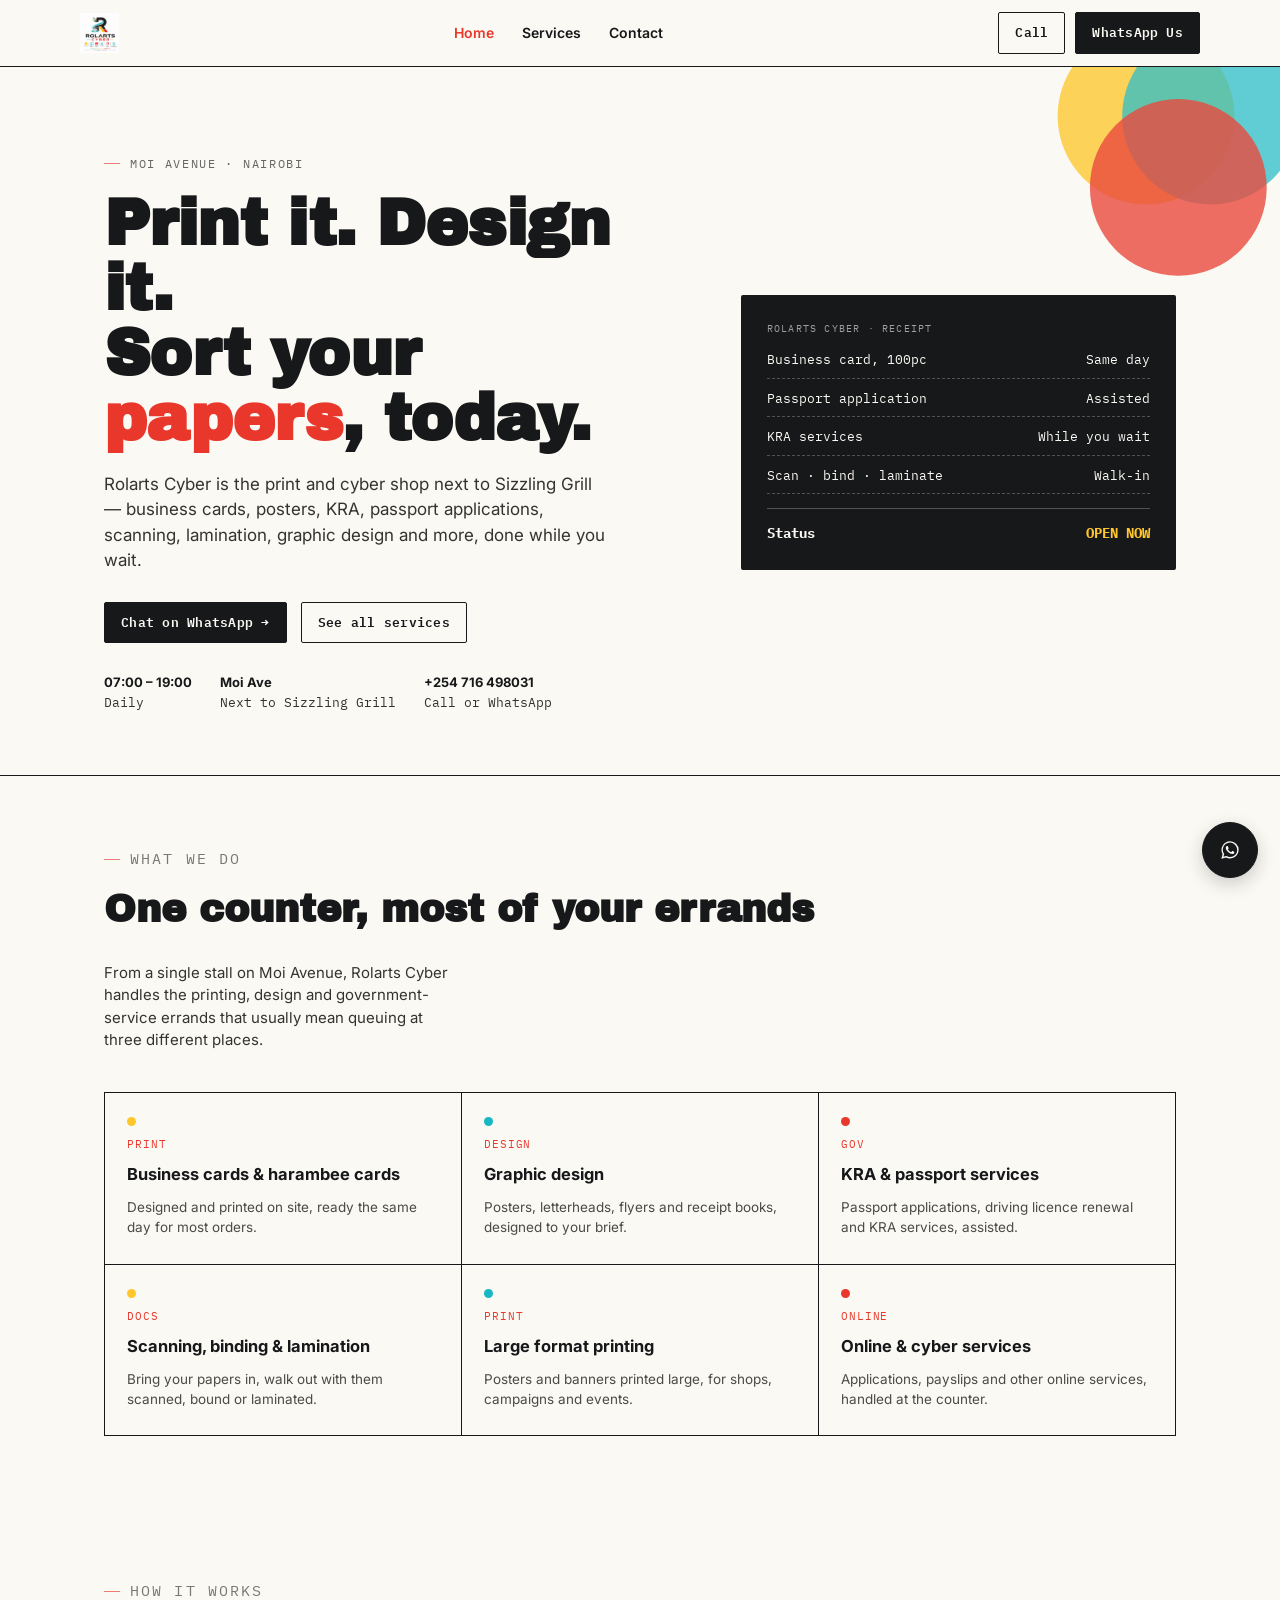
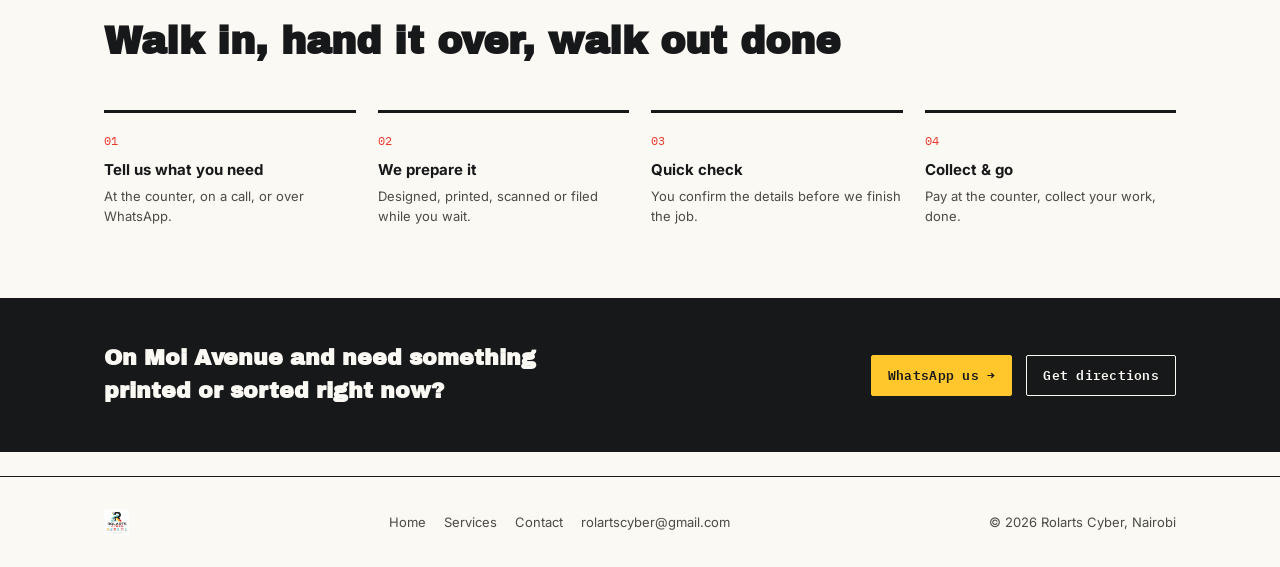
==== index.html @ 31b400b0 "Initial commit: Rolarts Cyber site" ====
<!DOCTYPE html>
<html lang="en">
<head>
<meta charset="UTF-8">
<meta name="viewport" content="width=device-width, initial-scale=1.0">
<title>Rolarts Cyber — Printing, Design &amp; Cyber Services, Moi Avenue Nairobi</title>
<meta name="description" content="Rolarts Cyber on Moi Avenue, Nairobi: business cards, posters, KRA services, scanning, lamination, graphic design and more. Call or WhatsApp +254 716 498031.">
<link rel="icon" href="assets/logo.png">
<link rel="preconnect" href="https://fonts.googleapis.com">
<link href="https://fonts.googleapis.com/css2?family=Archivo+Black&family=IBM+Plex+Mono:wght@400;600&family=Inter:wght@400;500;600;700&display=swap" rel="stylesheet">
<link rel="stylesheet" href="style.css">
</head>
<body>

<header class="site">
  <div class="container nav-row">
    <a href="index.html" class="brand"><img src="assets/logo.png" alt="Rolarts Cyber logo"> </a>
    <nav class="links">
      <a href="index.html" class="active">Home</a>
      <a href="services.html">Services</a>
      <a href="contact.html">Contact</a>
    </nav>
    <div class="nav-cta">
      <a class="btn btn-outline" href="tel:+254716498031">Call</a>
      <a class="btn btn-primary" href="https://wa.me/254716498031" target="_blank" rel="noopener"><span class="long">WhatsApp</span> Us</a>
    </div>
    <button class="menu-toggle">MENU</button>
  </div>
</header>

<section class="hero">
  <svg class="hero-dots" viewBox="0 0 200 200" aria-hidden="true">
    <circle cx="80" cy="70" r="52" fill="#FFC72C" opacity="0.85"/>
    <circle cx="118" cy="70" r="52" fill="#17B8C4" opacity="0.75"/>
    <circle cx="99" cy="112" r="52" fill="#E9372B" opacity="0.8"/>
  </svg>
  <div class="container hero-inner">
    <div>
      <p class="eyebrow">Moi Avenue · Nairobi</p>
      <h1>Print it. Design it.<br>Sort your <span class="accent">papers</span>, today.</h1>
      <p class="lede">Rolarts Cyber is the print and cyber shop next to Sizzling Grill — business cards, posters, KRA, passport applications, scanning, lamination, graphic design and more, done while you wait.</p>
      <div class="hero-actions">
        <a class="btn btn-primary" href="https://wa.me/254716498031" target="_blank" rel="noopener">Chat on WhatsApp →</a>
        <a class="btn btn-outline" href="services.html">See all services</a>
      </div>
      <div class="hero-meta">
        <div><strong>07:00 – 19:00</strong>Daily</div>
        <div><strong>Moi Ave</strong>Next to Sizzling Grill</div>
        <div><strong>+254 716 498031</strong>Call or WhatsApp</div>
      </div>
    </div>
    <div class="hero-card reveal">
      <ul>
        <li><span>Business card, 100pc</span><span>Same day</span></li>
        <li><span>Passport application</span><span>Assisted</span></li>
        <li><span>KRA services</span><span>While you wait</span></li>
        <li><span>Scan · bind · laminate</span><span>Walk-in</span></li>
      </ul>
      <div class="total"><span>Status</span><span>OPEN NOW</span></div>
    </div>
  </div>
</section>

<section>
  <div class="container">
    <div class="section-head reveal">
      <div>
        <p class="eyebrow">What we do</p>
        <h2>One counter, most of your errands</h2>
      </div>
      <p>From a single stall on Moi Avenue, Rolarts Cyber handles the printing, design and government-service errands that usually mean queuing at three different places.</p>
    </div>

    <div class="svc-grid reveal">
      <div class="svc-card">
        <span class="svc-dot dot-yellow"></span>
        <span class="svc-tag">PRINT</span>
        <h3>Business cards &amp; harambee cards</h3>
        <p>Designed and printed on site, ready the same day for most orders.</p>
      </div>
      <div class="svc-card">
        <span class="svc-dot dot-teal"></span>
        <span class="svc-tag">DESIGN</span>
        <h3>Graphic design</h3>
        <p>Posters, letterheads, flyers and receipt books, designed to your brief.</p>
      </div>
      <div class="svc-card">
        <span class="svc-dot dot-red"></span>
        <span class="svc-tag">GOV</span>
        <h3>KRA &amp; passport services</h3>
        <p>Passport applications, driving licence renewal and KRA services, assisted.</p>
      </div>
      <div class="svc-card">
        <span class="svc-dot dot-yellow"></span>
        <span class="svc-tag">DOCS</span>
        <h3>Scanning, binding &amp; lamination</h3>
        <p>Bring your papers in, walk out with them scanned, bound or laminated.</p>
      </div>
      <div class="svc-card">
        <span class="svc-dot dot-teal"></span>
        <span class="svc-tag">PRINT</span>
        <h3>Large format printing</h3>
        <p>Posters and banners printed large, for shops, campaigns and events.</p>
      </div>
      <div class="svc-card">
        <span class="svc-dot dot-red"></span>
        <span class="svc-tag">ONLINE</span>
        <h3>Online &amp; cyber services</h3>
        <p>Applications, payslips and other online services, handled at the counter.</p>
      </div>
    </div>
  </div>
</section>

<section>
  <div class="container">
    <div class="section-head reveal">
      <div>
        <p class="eyebrow">How it works</p>
        <h2>Walk in, hand it over, walk out done</h2>
      </div>
    </div>
    <div class="steps reveal">
      <div class="step">
        <span class="num">01</span>
        <h4>Tell us what you need</h4>
        <p>At the counter, on a call, or over WhatsApp.</p>
      </div>
      <div class="step">
        <span class="num">02</span>
        <h4>We prepare it</h4>
        <p>Designed, printed, scanned or filed while you wait.</p>
      </div>
      <div class="step">
        <span class="num">03</span>
        <h4>Quick check</h4>
        <p>You confirm the details before we finish the job.</p>
      </div>
      <div class="step">
        <span class="num">04</span>
        <h4>Collect &amp; go</h4>
        <p>Pay at the counter, collect your work, done.</p>
      </div>
    </div>
  </div>
</section>

<div class="band reveal">
  <div class="container band-row">
    <h3>On Moi Avenue and need something printed or sorted right now?</h3>
    <div class="hero-actions" style="margin:0;">
      <a class="btn btn-primary" href="https://wa.me/254716498031" target="_blank" rel="noopener">WhatsApp us →</a>
      <a class="btn btn-outline" style="border-color:#FBF9F4; color:#FBF9F4;" href="contact.html">Get directions</a>
    </div>
  </div>
</div>

<footer>
  <div class="container footer-row">
    <span class="brand"><img src="assets/logo.png" alt="Rolarts Cyber" style="height:26px;"> </span>
    <div class="footer-links">
      <a href="index.html">Home</a>
      <a href="services.html">Services</a>
      <a href="contact.html">Contact</a>
      <a href="mailto:rolartscyber@gmail.com">rolartscyber@gmail.com</a>
    </div>
    <span>&copy; 2026 Rolarts Cyber, Nairobi</span>
  </div>
</footer>

<a class="wa-float" href="https://wa.me/254716498031" target="_blank" rel="noopener" aria-label="Chat on WhatsApp">
  <svg width="26" height="26" viewBox="0 0 24 24" fill="none" xmlns="http://www.w3.org/2000/svg"><path d="M17.6 6.32A7.85 7.85 0 0 0 12.05 4a7.94 7.94 0 0 0-6.87 11.88L4 20l4.24-1.11a7.9 7.9 0 0 0 3.8.97h.003A7.94 7.94 0 0 0 20 12.06a7.86 7.86 0 0 0-2.4-5.74Zm-5.55 12.2a6.6 6.6 0 0 1-3.36-.92l-.24-.14-2.5.66.67-2.44-.16-.25a6.59 6.59 0 0 1 10.31-8.15 6.55 6.55 0 0 1 1.94 4.68 6.61 6.61 0 0 1-6.66 6.56Zm3.6-4.93c-.2-.1-1.17-.58-1.35-.64-.18-.07-.31-.1-.44.1-.13.19-.5.64-.62.78-.11.13-.23.15-.42.05-.2-.1-.83-.31-1.58-.98a5.9 5.9 0 0 1-1.1-1.36c-.11-.2 0-.3.09-.4.09-.1.2-.23.3-.35.1-.11.13-.2.2-.32.06-.13.03-.24-.02-.34-.05-.1-.44-1.06-.6-1.45-.16-.38-.32-.33-.44-.33h-.38c-.13 0-.34.05-.52.24-.18.19-.68.66-.68 1.62 0 .95.7 1.87.8 2 .1.13 1.37 2.1 3.33 2.94.46.2.83.32 1.11.41.47.15.9.13 1.24.08.38-.06 1.17-.48 1.33-.94.17-.46.17-.85.12-.94-.05-.09-.18-.14-.38-.24Z" fill="currentColor"/></svg>
</a>

<script src="script.js"></script>
</body>
</html>
---- style.css ----
/* ============================================
   ROLARTS CYBER — design tokens
   Palette pulled straight from the client's own
   logo mark: printer-toner yellow, cyan, red.
   Type: a blocky grotesk for headings (echoes the
   wordmark), a plain body face, and a monospace
   "receipt printer" face for tags/labels — this is
   a print shop, the till-roll texture is the brief.
   ============================================ */

:root{
  --yellow: #FFC72C;
  --teal:   #17B8C4;
  --red:    #E9372B;
  --ink:    #17181A;
  --paper:  #FBF9F4;
  --paper-2:#F1EEE4;
  --line:   #23242699;

  --display: 'Archivo Black', 'Arial Black', sans-serif;
  --body:    'Inter', -apple-system, BlinkMacSystemFont, 'Segoe UI', sans-serif;
  --mono:    'IBM Plex Mono', 'Courier New', monospace;

  --radius: 2px;
}

*{box-sizing:border-box; margin:0; padding:0;}

html{scroll-behavior:smooth;}

body{
  font-family: var(--body);
  background: var(--paper);
  color: var(--ink);
  line-height: 1.5;
  -webkit-font-smoothing: antialiased;
}

img{max-width:100%; display:block;}
a{color:inherit; text-decoration:none;}
ul{list-style:none;}

.container{
  width:100%;
  max-width: 1120px;
  margin: 0 auto;
  padding: 0 24px;
}

/* ---------- ticket / perforation motif ---------- */
.ticket-edge{
  position:relative;
}
.ticket-edge::after{
  content:"";
  position:absolute;
  left:0; right:0; bottom:-1px;
  height:14px;
  background-image: radial-gradient(circle, var(--paper) 6px, transparent 6.5px);
  background-size: 24px 24px;
  background-position: -4px -8px;
  background-repeat: repeat-x;
}

.eyebrow{
  font-family: var(--mono);
  font-size: 12px;
  letter-spacing: 0.14em;
  text-transform: uppercase;
  color: var(--ink);
  opacity:0.65;
  display:flex;
  align-items:center;
  gap:10px;
}
.eyebrow::before{
  content:"";
  width:16px; height:1px;
  background: var(--red);
  display:inline-block;
}

/* ---------- header / nav ---------- */
header.site{
  position: sticky;
  top:0;
  z-index: 50;
  background: var(--paper);
  border-bottom: 1px solid var(--ink);
}
.nav-row{
  display:flex;
  align-items:center;
  justify-content:space-between;
  padding: 12px 0;
  gap: 16px;
}
.brand{
  display:flex;
  align-items:center;
  gap:10px;
  font-family: var(--display);
  font-size: 16px;
  letter-spacing: 0.02em;
}
.brand img{ height:40px; width:auto; }

nav.links{
  display:flex;
  gap: 28px;
  font-size: 14px;
  font-weight:600;
}
nav.links a{
  position:relative;
  padding: 4px 0;
}
nav.links a.active{ color: var(--red); }
nav.links a:hover{ color: var(--teal); }

.nav-cta{
  display:flex;
  gap:10px;
}
.btn{
  display:inline-flex;
  align-items:center;
  gap:8px;
  font-family: var(--mono);
  font-size: 13px;
  font-weight:600;
  letter-spacing: 0.02em;
  padding: 10px 16px;
  border: 1.5px solid var(--ink);
  border-radius: var(--radius);
  white-space:nowrap;
  transition: transform .15s ease, background .15s ease, color .15s ease;
}
.btn:hover{ transform: translateY(-2px); }
.btn-primary{
  background: var(--ink);
  color: var(--paper);
  border-color: var(--ink);
}
.btn-primary:hover{ background: var(--red); border-color: var(--red); }
.btn-outline{
  background: transparent;
  color: var(--ink);
}
.btn-outline:hover{ background: var(--yellow); }

.menu-toggle{
  display:none;
  font-family: var(--mono);
  font-size: 13px;
  border: 1.5px solid var(--ink);
  padding: 8px 12px;
  background:none;
  cursor:pointer;
}

/* ---------- hero ---------- */
.hero{
  position:relative;
  padding: 88px 0 64px;
  overflow:hidden;
  border-bottom: 1px solid var(--ink);
}
.hero-dots{
  position:absolute;
  top:-70px; right:-70px;
  width:340px; height:340px;
  z-index:0;
  opacity:0.9;
}
.hero-inner{
  position:relative;
  z-index:1;
  display:grid;
  grid-template-columns: 1.15fr 0.85fr;
  gap: 48px;
  align-items:center;
}
.hero h1{
  font-family: var(--display);
  font-size: clamp(38px, 5.6vw, 64px);
  line-height: 1.02;
  letter-spacing: -0.01em;
  margin: 18px 0 20px;
}
.hero h1 .accent{ color: var(--red); }
.hero p.lede{
  font-size: 17px;
  max-width: 46ch;
  color: #33342f;
  margin-bottom: 28px;
}
.hero-actions{
  display:flex;
  gap:14px;
  flex-wrap:wrap;
  margin-bottom: 30px;
}
.hero-meta{
  display:flex;
  gap: 28px;
  font-family: var(--mono);
  font-size: 12.5px;
  color: #33342f;
  flex-wrap:wrap;
}
.hero-meta strong{
  display:block;
  font-family: var(--body);
  font-weight:700;
  color: var(--ink);
  font-size: 13px;
}

.hero-card{
  background: var(--ink);
  color: var(--paper);
  border-radius: var(--radius);
  padding: 26px;
  font-family: var(--mono);
  position:relative;
}
.hero-card::before{
  content:"ROLARTS CYBER · RECEIPT";
  display:block;
  font-size:10px;
  letter-spacing:0.12em;
  opacity:0.6;
  margin-bottom: 14px;
}
.hero-card ul{ display:flex; flex-direction:column; gap:10px; font-size:13px; }
.hero-card li{
  display:flex;
  justify-content:space-between;
  border-bottom: 1px dashed #ffffff40;
  padding-bottom:8px;
}
.hero-card .total{
  margin-top: 14px;
  padding-top: 14px;
  border-top: 1px solid #ffffff40;
  display:flex;
  justify-content:space-between;
  font-size:14px;
  font-weight:700;
}
.hero-card .total span:last-child{ color: var(--yellow); }

/* ---------- section shell ---------- */
section{ padding: 72px 0; }
.section-head{
  display:flex;
  align-items:flex-end;
  justify-content:space-between;
  gap: 24px;
  margin-bottom: 40px;
  flex-wrap:wrap;
}
.section-head h2{
  font-family: var(--display);
  font-size: clamp(26px, 3.4vw, 38px);
  margin-top: 10px;
}
.section-head p{
  max-width: 40ch;
  color: #33342f;
  font-size: 15px;
}

/* ---------- service grid ---------- */
.svc-grid{
  display:grid;
  grid-template-columns: repeat(3, 1fr);
  gap: 1px;
  background: var(--ink);
  border: 1px solid var(--ink);
}
.svc-card{
  background: var(--paper);
  padding: 24px 22px 26px;
  min-height: 168px;
  display:flex;
  flex-direction:column;
  gap:10px;
  transition: background .15s ease;
}
.svc-card:hover{ background: var(--paper-2); }
.svc-tag{
  font-family: var(--mono);
  font-size: 11px;
  letter-spacing:0.08em;
  color: var(--red);
}
.svc-card h3{
  font-family: var(--body);
  font-weight:700;
  font-size: 16.5px;
}
.svc-card p{
  font-size: 13.5px;
  color: #4a4b45;
  flex:1;
}
.svc-dot{
  width:9px; height:9px; border-radius:50%;
}
.dot-yellow{ background: var(--yellow); }
.dot-teal{ background: var(--teal); }
.dot-red{ background: var(--red); }

/* ---------- band / strip ---------- */
.band{
  background: var(--ink);
  color: var(--paper);
  padding: 44px 0;
}
.band-row{
  display:flex;
  align-items:center;
  justify-content:space-between;
  gap:24px;
  flex-wrap:wrap;
}
.band h3{
  font-family: var(--display);
  font-size: 22px;
  max-width: 30ch;
}
.band .btn-primary{ background: var(--yellow); color: var(--ink); border-color: var(--yellow); }
.band .btn-primary:hover{ background: var(--red); color: var(--paper); border-color: var(--red); }

/* ---------- steps (process) ---------- */
.steps{
  display:grid;
  grid-template-columns: repeat(4, 1fr);
  gap: 22px;
}
.step{
  border-top: 3px solid var(--ink);
  padding-top: 14px;
}
.step .num{
  font-family: var(--mono);
  font-size: 12px;
  color: var(--red);
}
.step h4{
  font-family: var(--body);
  font-weight:700;
  margin: 8px 0 6px;
  font-size:15px;
}
.step p{ font-size: 13px; color:#4a4b45; }

/* ---------- map / contact block ---------- */
.contact-grid{
  display:grid;
  grid-template-columns: 1fr 1fr;
  gap: 40px;
  align-items:start;
}
.info-list{ display:flex; flex-direction:column; gap:22px; }
.info-row{
  display:flex;
  gap:16px;
  align-items:flex-start;
  border-bottom: 1px solid #23242622;
  padding-bottom: 20px;
}
.info-row .ico{
  width: 38px; height:38px;
  border: 1.5px solid var(--ink);
  border-radius:50%;
  display:flex; align-items:center; justify-content:center;
  font-family:var(--mono);
  font-size:14px;
  flex-shrink:0;
}
.info-row h4{ font-size:14px; margin-bottom:4px; }
.info-row p, .info-row a{ font-size: 14px; color:#33342f; }
.info-row a:hover{ color: var(--teal); }

.map-frame{
  border: 1.5px solid var(--ink);
  border-radius: var(--radius);
  overflow:hidden;
  aspect-ratio: 4/3.4;
}
.map-frame iframe{ width:100%; height:100%; border:0; }

.hours-table{
  width:100%;
  font-size: 14px;
  border-collapse: collapse;
  margin-top: 6px;
}
.hours-table td{ padding: 7px 0; border-bottom: 1px dashed #23242633; }
.hours-table td:last-child{ text-align:right; font-family: var(--mono); }
.hours-table tr.today td{ color: var(--red); font-weight:700; }

/* ---------- footer ---------- */
footer{
  border-top: 1px solid var(--ink);
  padding: 32px 0;
  margin-top: 24px;
}
.footer-row{
  display:flex;
  justify-content:space-between;
  align-items:center;
  gap:16px;
  flex-wrap:wrap;
  font-size: 13px;
  color:#4a4b45;
}
.footer-row .brand{ font-size:14px; }
.footer-links{ display:flex; gap:18px; }
.footer-links a:hover{ color: var(--red); }

/* ---------- whatsapp float ---------- */
.wa-float{
  position: fixed;
  bottom: 22px; right: 22px;
  background: var(--ink);
  color: var(--paper);
  width:56px; height:56px;
  border-radius:50%;
  display:flex; align-items:center; justify-content:center;
  border: 1.5px solid var(--ink);
  z-index:60;
  box-shadow: 0 6px 18px #17181a33;
  transition: transform .15s ease, background .15s ease;
}
.wa-float:hover{ background: var(--teal); transform: scale(1.06); }

/* ---------- page hero (inner pages) ---------- */
.page-hero{
  padding: 56px 0 40px;
  border-bottom: 1px solid var(--ink);
}
.page-hero .eyebrow{ margin-bottom: 14px; }
.page-hero h1{
  font-family: var(--display);
  font-size: clamp(30px, 4.4vw, 46px);
}
.page-hero p{
  max-width: 52ch;
  color:#33342f;
  margin-top: 14px;
  font-size:15.5px;
}

/* ---------- reveal on scroll ---------- */
.reveal{ opacity:0; transform: translateY(16px); transition: opacity .5s ease, transform .5s ease; }
.reveal.in{ opacity:1; transform:none; }

@media (prefers-reduced-motion: reduce){
  .reveal{ opacity:1; transform:none; transition:none; }
  html{ scroll-behavior:auto; }
}

/* ---------- responsive ---------- */
@media (max-width: 880px){
  .hero-inner{ grid-template-columns: 1fr; }
  .svc-grid{ grid-template-columns: repeat(2, 1fr); }
  .steps{ grid-template-columns: repeat(2, 1fr); gap: 28px 20px; }
  .contact-grid{ grid-template-columns: 1fr; }
}

@media (max-width: 640px){
  nav.links{
    position:fixed;
    inset: 60px 0 auto 0;
    background: var(--paper);
    flex-direction:column;
    padding: 20px 24px;
    border-bottom: 1px solid var(--ink);
    gap: 16px;
    display:none;
  }
  nav.links.open{ display:flex; }
  .menu-toggle{ display:block; }
  .nav-cta .btn span.long{ display:none; }
  .svc-grid{ grid-template-columns: 1fr; }
  .steps{ grid-template-columns: 1fr; }
  .hero-dots{ display:none; }
  .band-row{ flex-direction:column; align-items:flex-start; }
}
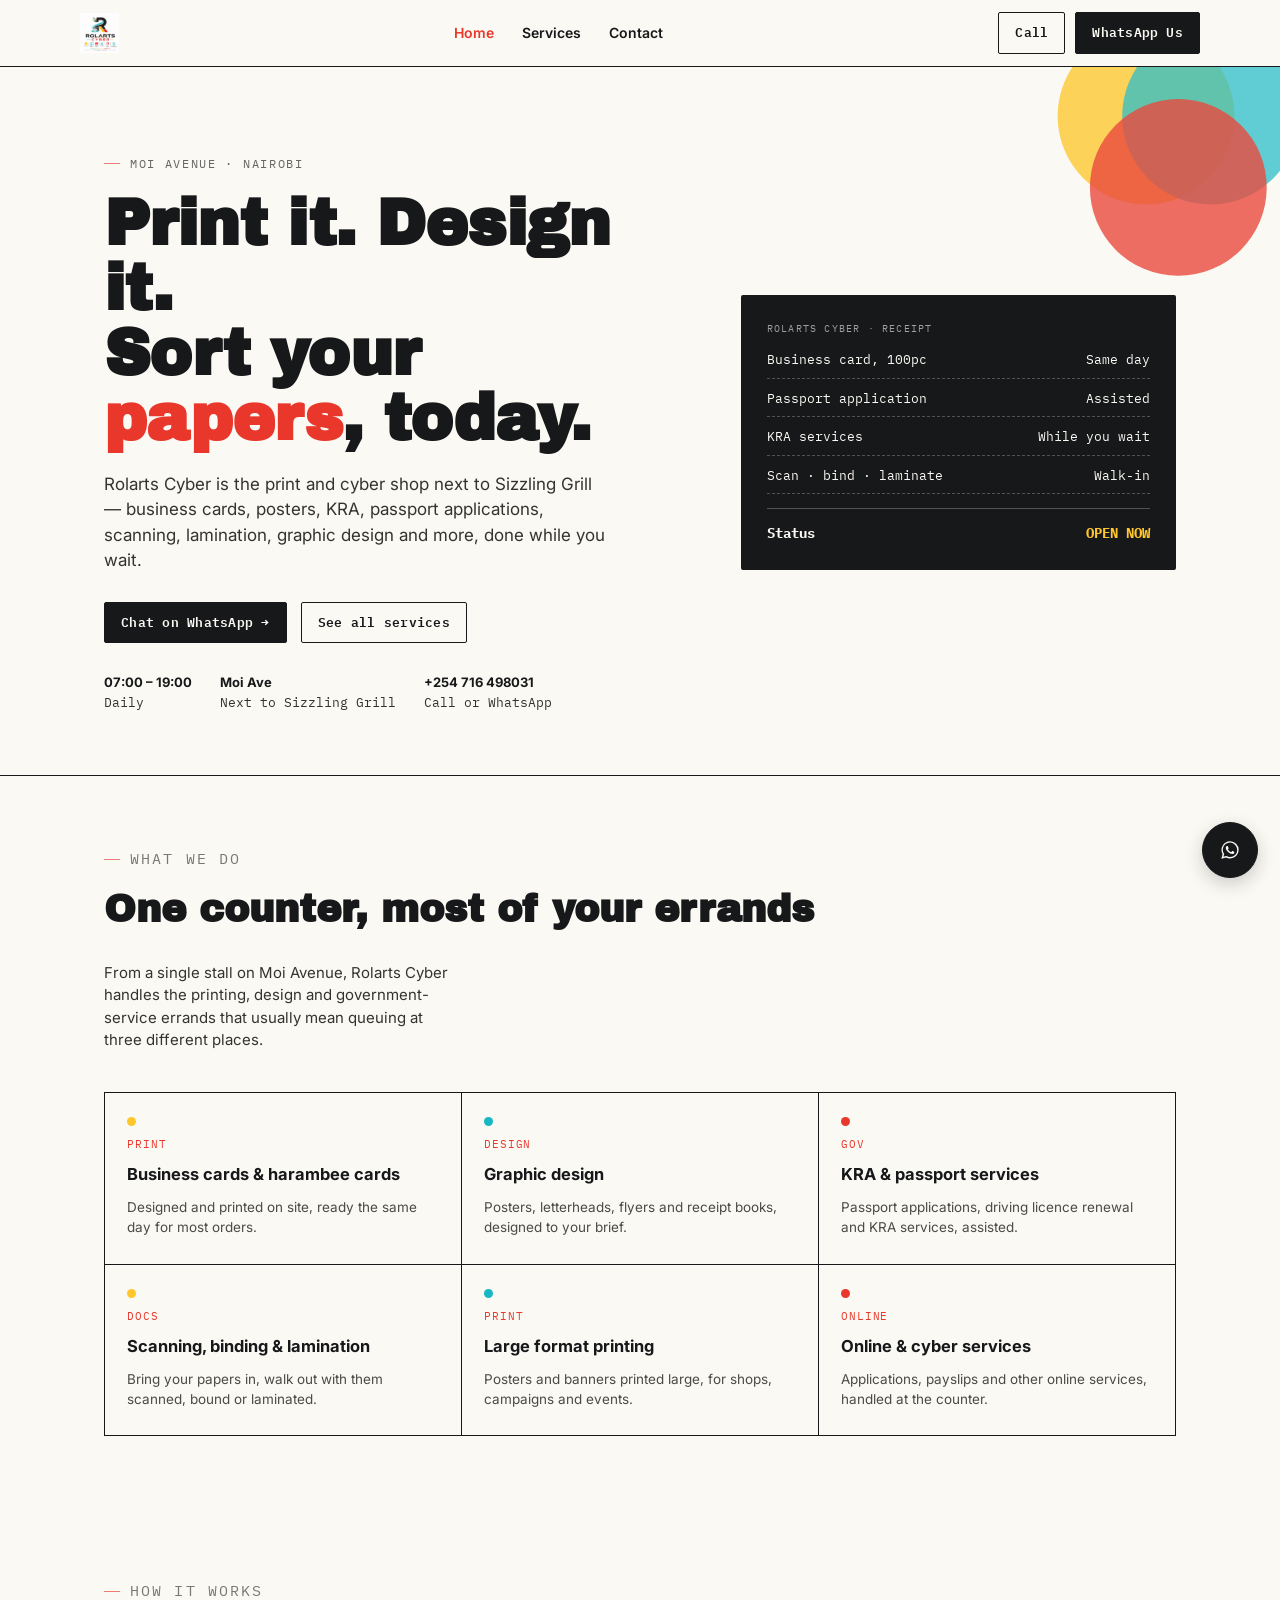
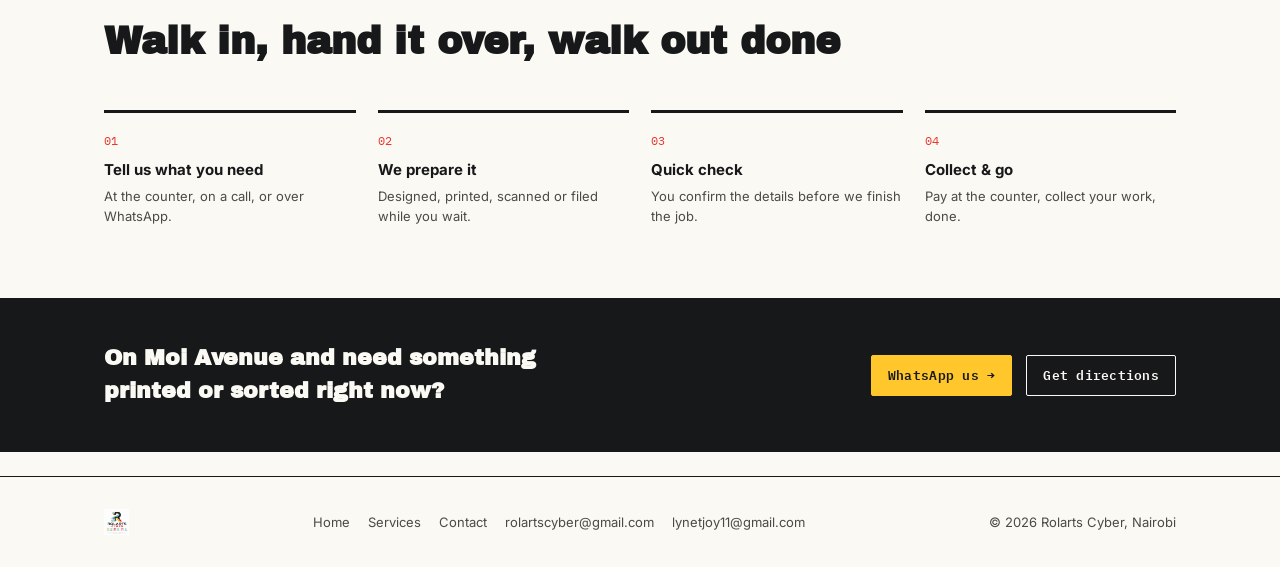
==== commit afcc2d13: "Add second email address" ====
--- a/index.html
+++ b/index.html
@@ -163,6 +163,7 @@
       <a href="services.html">Services</a>
       <a href="contact.html">Contact</a>
       <a href="mailto:rolartscyber@gmail.com">rolartscyber@gmail.com</a>
+      <a href="mailto:lynetjoy11@gmail.com">lynetjoy11@gmail.com</a>
     </div>
     <span>&copy; 2026 Rolarts Cyber, Nairobi</span>
   </div>
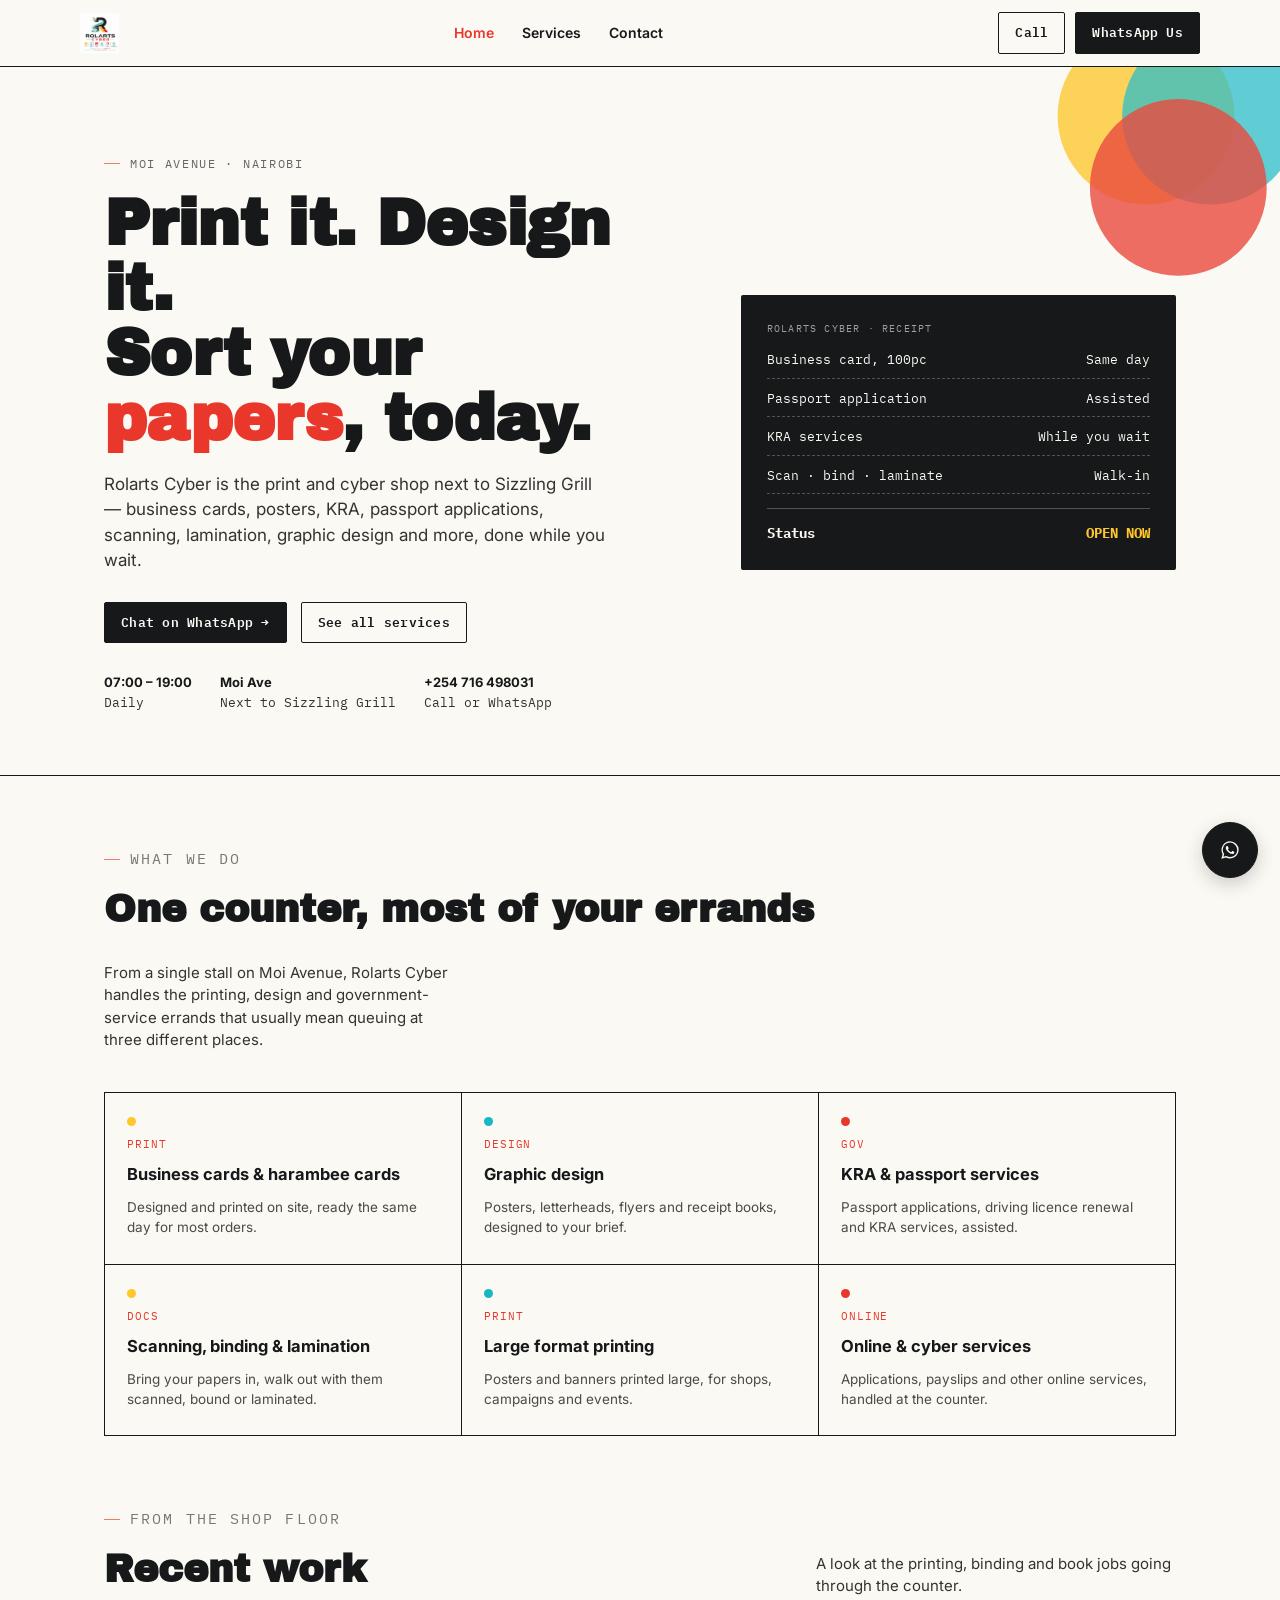
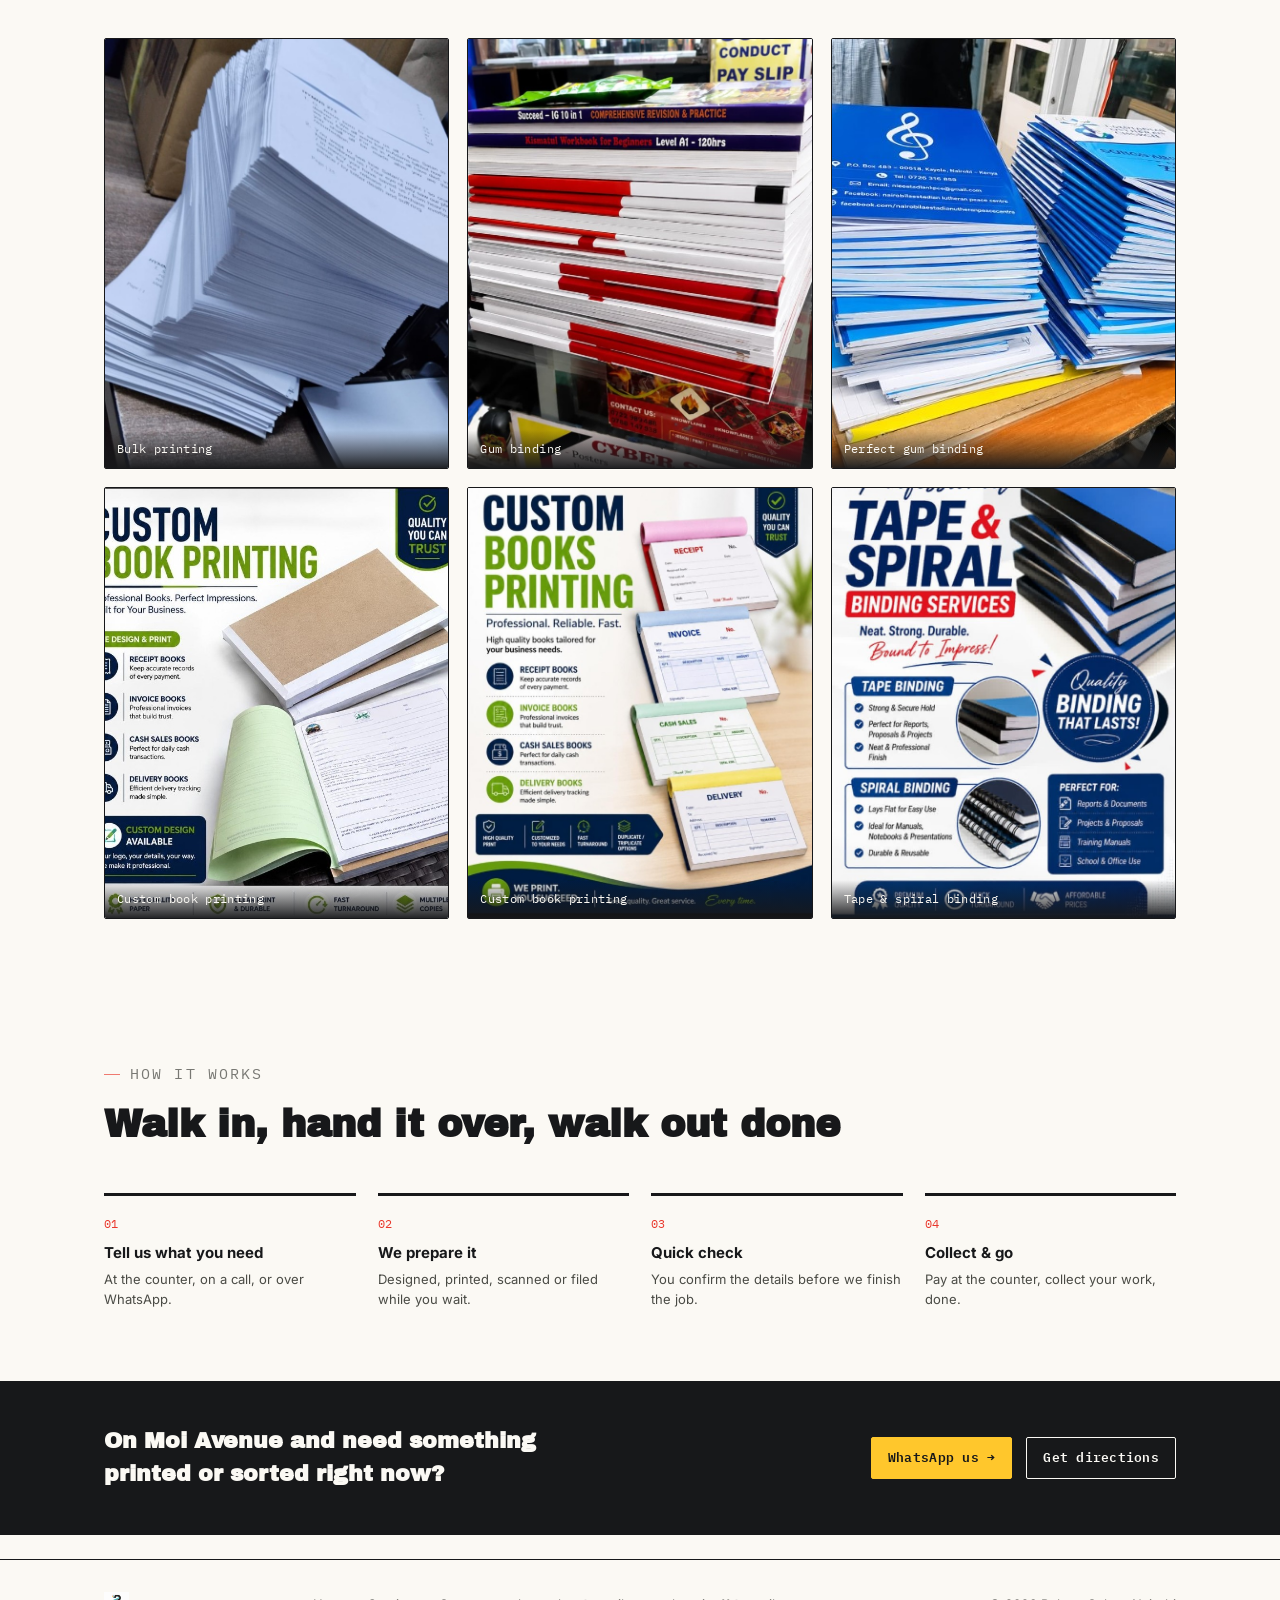
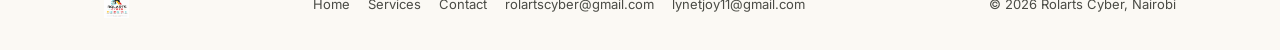
==== commit efb4a687: "Add work gallery to homepage" ====
--- a/index.html
+++ b/index.html
@@ -112,6 +112,44 @@
   </div>
 </section>
 
+<section style="padding-top:0;">
+  <div class="container">
+    <div class="section-head reveal">
+      <div>
+        <p class="eyebrow">From the shop floor</p>
+        <h2>Recent work</h2>
+      </div>
+      <p>A look at the printing, binding and book jobs going through the counter.</p>
+    </div>
+    <div class="gallery-grid reveal">
+      <div class="gallery-item">
+        <img src="assets/gallery/bulk-printing.jpg" alt="Stack of bulk printed hymn booklets at Rolarts Cyber">
+        <span class="gallery-cap">Bulk printing</span>
+      </div>
+      <div class="gallery-item">
+        <img src="assets/gallery/gum-binding.jpg" alt="Stack of gum bound workbooks and revision guides">
+        <span class="gallery-cap">Gum binding</span>
+      </div>
+      <div class="gallery-item">
+        <img src="assets/gallery/perfect-gum-binding.jpg" alt="Stack of blue gum bound booklets ready for collection">
+        <span class="gallery-cap">Perfect gum binding</span>
+      </div>
+      <div class="gallery-item">
+        <img src="assets/gallery/custom-book-printing-1.jpg" alt="Custom book printing service, receipt and invoice books">
+        <span class="gallery-cap">Custom book printing</span>
+      </div>
+      <div class="gallery-item">
+        <img src="assets/gallery/custom-book-printing-2.jpg" alt="Custom book printing service, cash sales and delivery books">
+        <span class="gallery-cap">Custom book printing</span>
+      </div>
+      <div class="gallery-item">
+        <img src="assets/gallery/tape-spiral-binding.jpg" alt="Professional tape and spiral binding services">
+        <span class="gallery-cap">Tape &amp; spiral binding</span>
+      </div>
+    </div>
+  </div>
+</section>
+
 <section>
   <div class="container">
     <div class="section-head reveal">
--- a/style.css
+++ b/style.css
@@ -312,6 +312,44 @@
 .dot-yellow{ background: var(--yellow); }
 .dot-teal{ background: var(--teal); }
 .dot-red{ background: var(--red); }
+
+/* ---------- gallery ---------- */
+.gallery-grid{
+  display:grid;
+  grid-template-columns: repeat(3, 1fr);
+  gap: 18px;
+}
+.gallery-item{
+  position:relative;
+  border: 1.5px solid var(--ink);
+  border-radius: var(--radius);
+  overflow:hidden;
+  background: var(--ink);
+  aspect-ratio: 4/5;
+}
+.gallery-item img{
+  width:100%; height:100%;
+  object-fit: cover;
+  display:block;
+  transition: transform .35s ease;
+}
+.gallery-item:hover img{ transform: scale(1.06); }
+.gallery-cap{
+  position:absolute;
+  left:0; right:0; bottom:0;
+  padding: 10px 12px;
+  background: linear-gradient(0deg, #17181af0, #17181a00);
+  color: var(--paper);
+  font-family: var(--mono);
+  font-size: 12px;
+  letter-spacing: 0.03em;
+}
+@media (max-width: 880px){
+  .gallery-grid{ grid-template-columns: repeat(2, 1fr); }
+}
+@media (max-width: 640px){
+  .gallery-grid{ grid-template-columns: 1fr 1fr; gap: 10px; }
+}
 
 /* ---------- band / strip ---------- */
 .band{
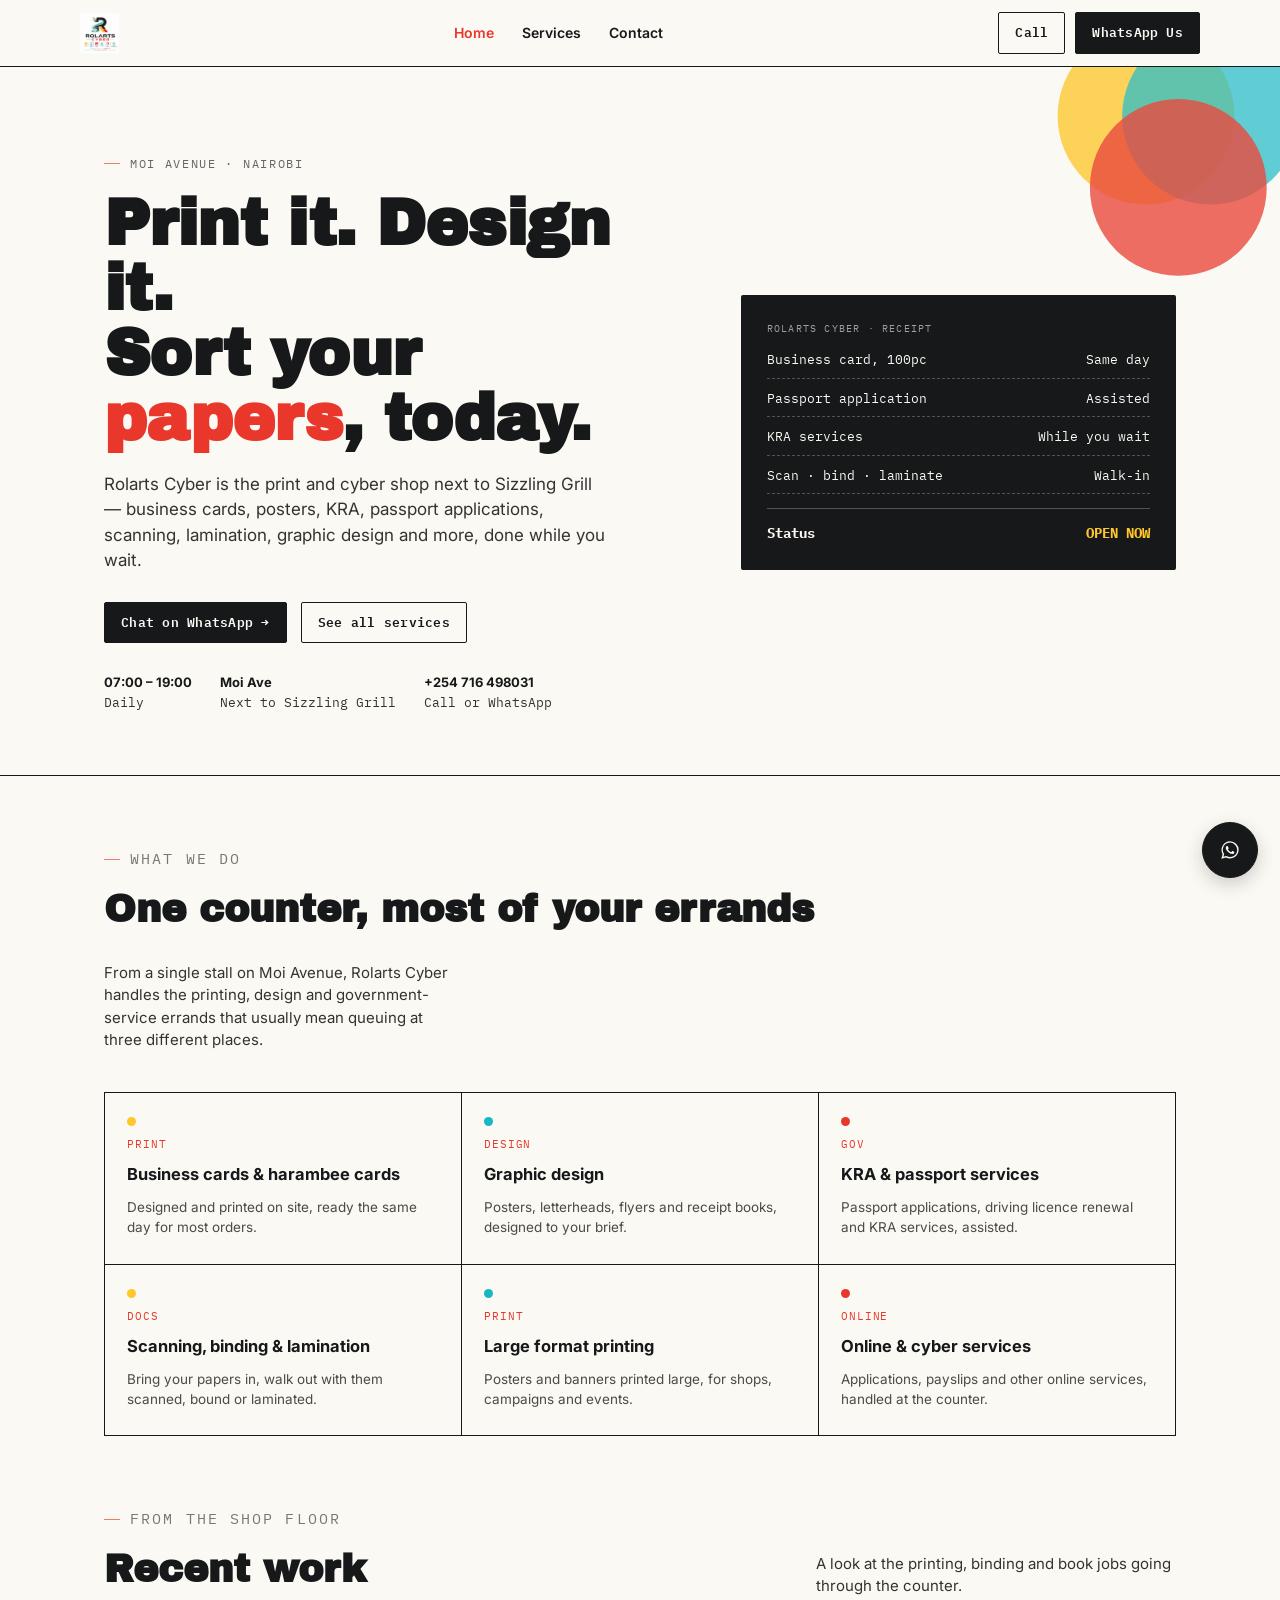
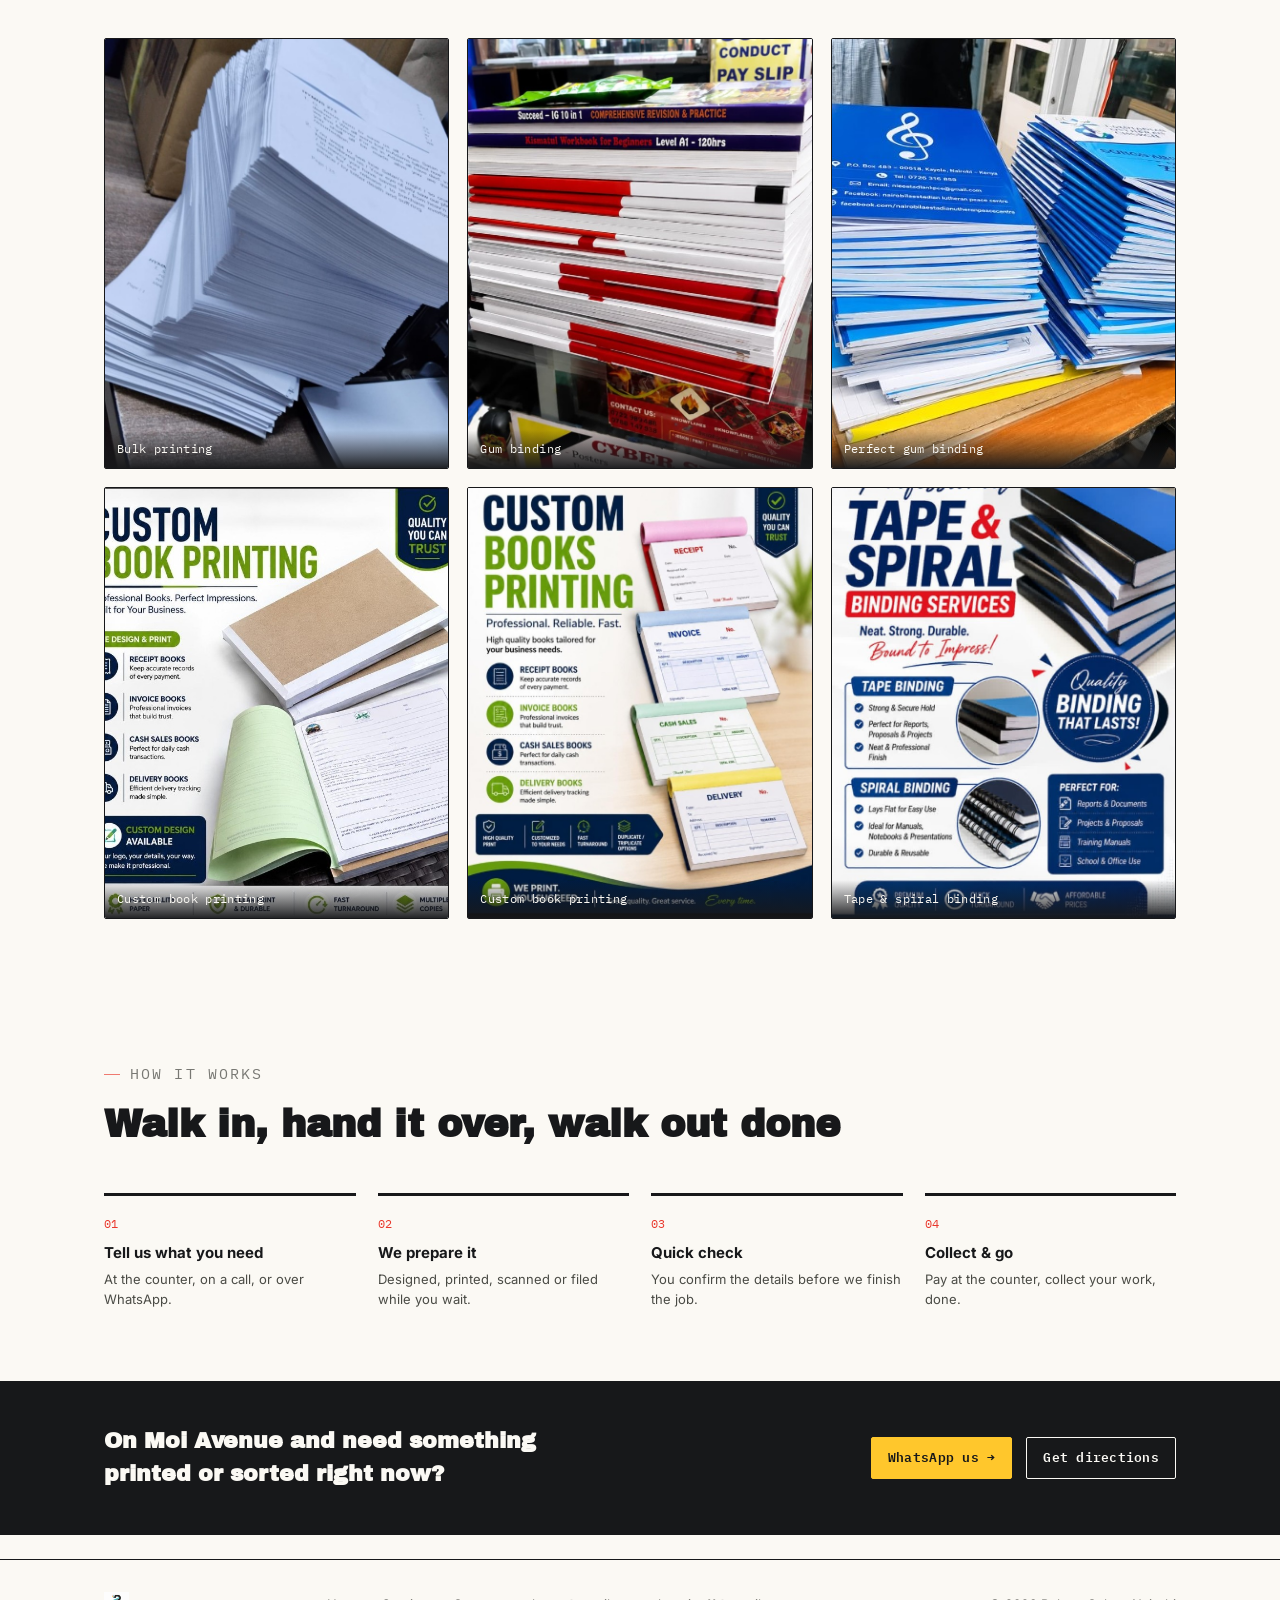
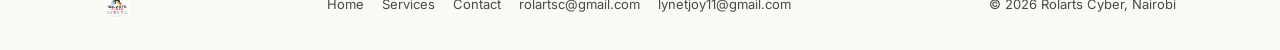
==== commit 7fbae2d6: "Update contact email to rolartsc@gmail.com" ====
--- a/index.html
+++ b/index.html
@@ -200,7 +200,7 @@
       <a href="index.html">Home</a>
       <a href="services.html">Services</a>
       <a href="contact.html">Contact</a>
-      <a href="mailto:rolartscyber@gmail.com">rolartscyber@gmail.com</a>
+      <a href="mailto:rolartsc@gmail.com">rolartsc@gmail.com</a>
       <a href="mailto:lynetjoy11@gmail.com">lynetjoy11@gmail.com</a>
     </div>
     <span>&copy; 2026 Rolarts Cyber, Nairobi</span>
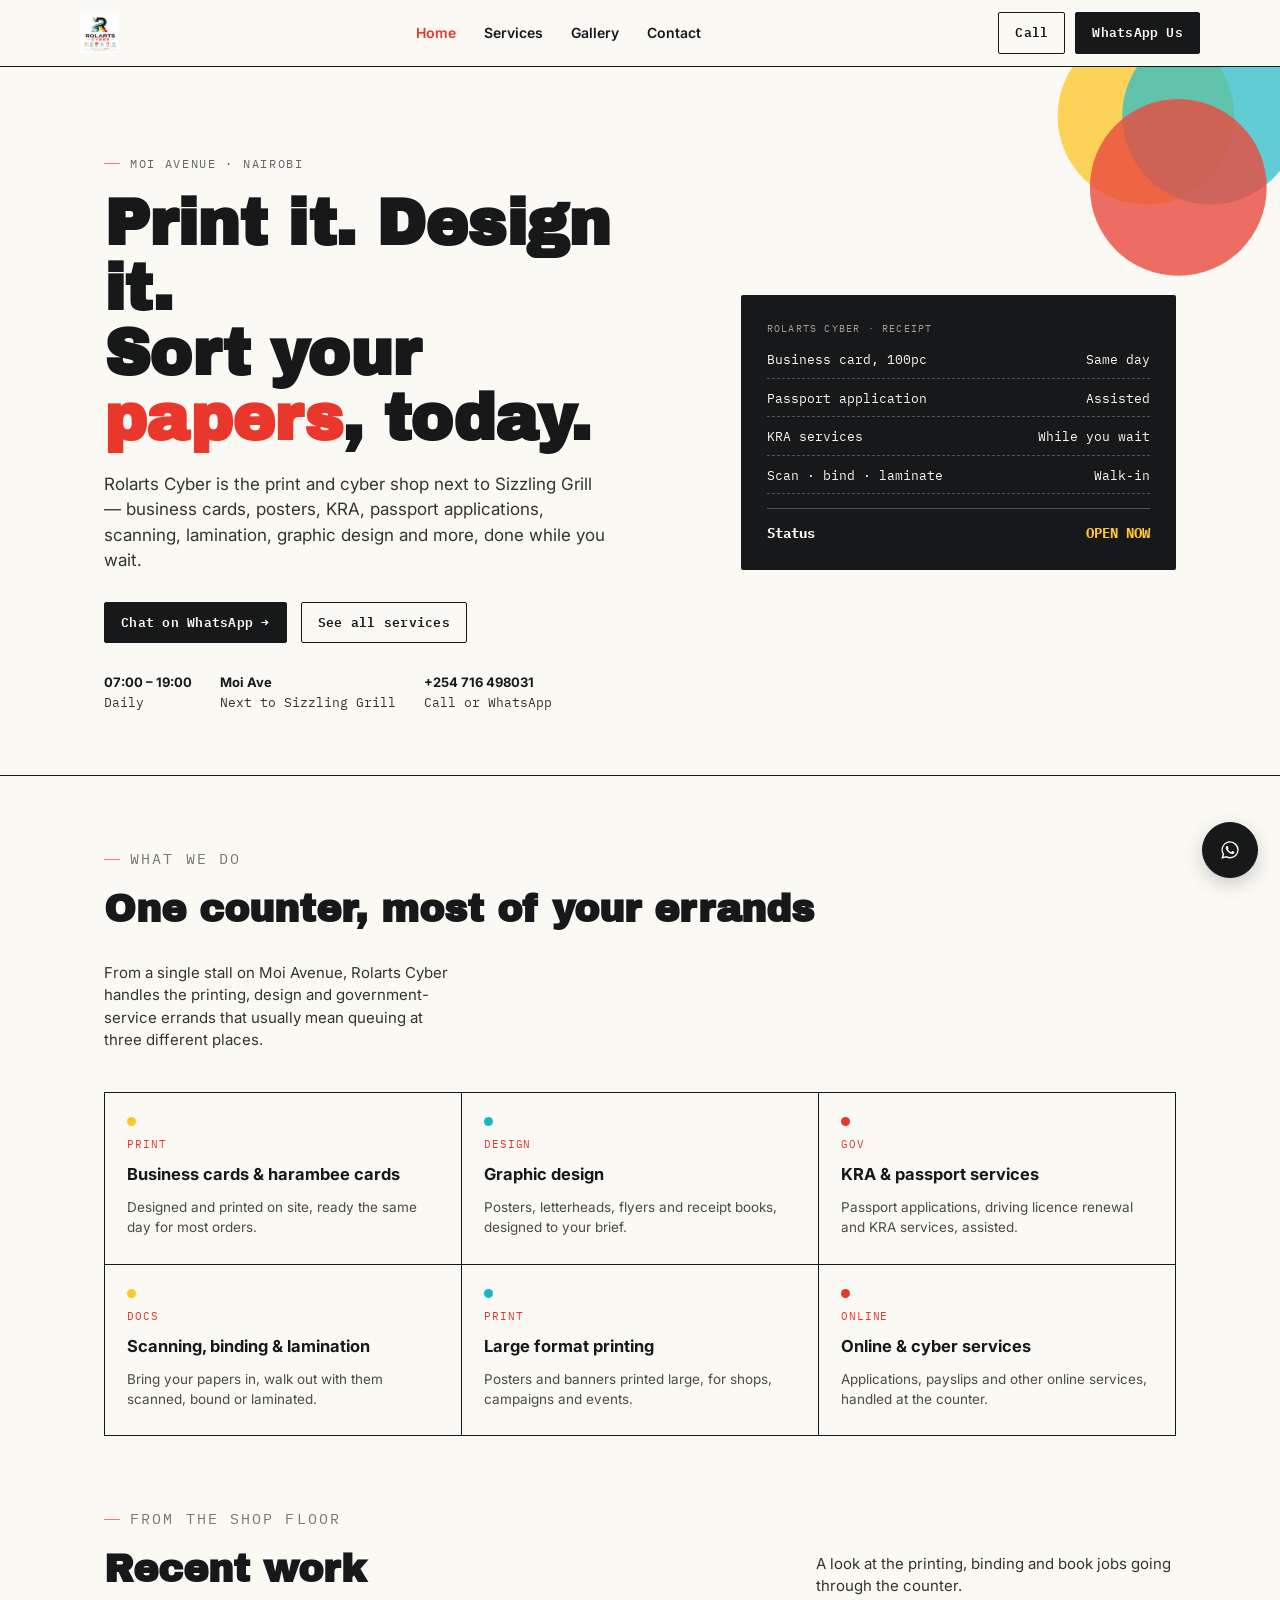
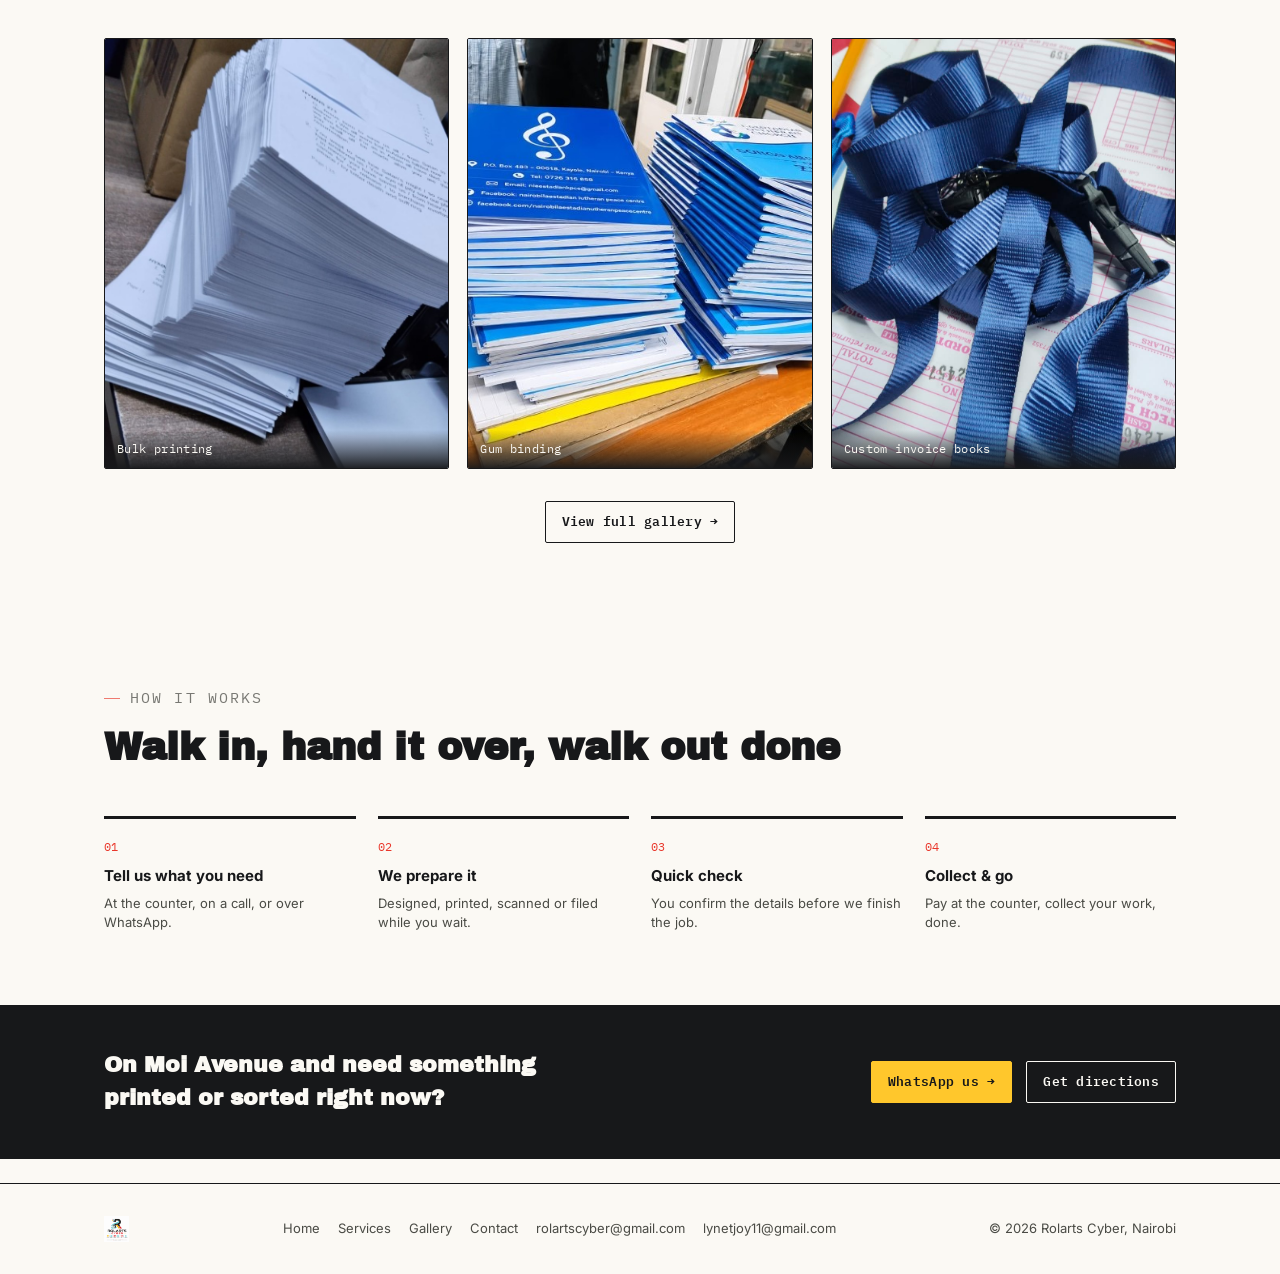
==== commit 6ca4345b: "Add dedicated gallery page with more work photos" ====
--- a/index.html
+++ b/index.html
@@ -18,6 +18,7 @@
     <nav class="links">
       <a href="index.html" class="active">Home</a>
       <a href="services.html">Services</a>
+      <a href="gallery.html">Gallery</a>
       <a href="contact.html">Contact</a>
     </nav>
     <div class="nav-cta">
@@ -127,25 +128,16 @@
         <span class="gallery-cap">Bulk printing</span>
       </div>
       <div class="gallery-item">
-        <img src="assets/gallery/gum-binding.jpg" alt="Stack of gum bound workbooks and revision guides">
+        <img src="assets/gallery/perfect-gum-binding.jpg" alt="Stack of blue gum bound booklets ready for collection">
         <span class="gallery-cap">Gum binding</span>
       </div>
       <div class="gallery-item">
-        <img src="assets/gallery/perfect-gum-binding.jpg" alt="Stack of blue gum bound booklets ready for collection">
-        <span class="gallery-cap">Perfect gum binding</span>
-      </div>
-      <div class="gallery-item">
-        <img src="assets/gallery/custom-book-printing-1.jpg" alt="Custom book printing service, receipt and invoice books">
-        <span class="gallery-cap">Custom book printing</span>
-      </div>
-      <div class="gallery-item">
-        <img src="assets/gallery/custom-book-printing-2.jpg" alt="Custom book printing service, cash sales and delivery books">
-        <span class="gallery-cap">Custom book printing</span>
-      </div>
-      <div class="gallery-item">
-        <img src="assets/gallery/tape-spiral-binding.jpg" alt="Professional tape and spiral binding services">
-        <span class="gallery-cap">Tape &amp; spiral binding</span>
-      </div>
+        <img src="assets/gallery/otas-invoice-book-1.jpg" alt="Custom printed invoice book for a construction company client">
+        <span class="gallery-cap">Custom invoice books</span>
+      </div>
+    </div>
+    <div style="text-align:center; margin-top:32px;">
+      <a class="btn btn-outline" href="gallery.html">View full gallery →</a>
     </div>
   </div>
 </section>
@@ -199,8 +191,9 @@
     <div class="footer-links">
       <a href="index.html">Home</a>
       <a href="services.html">Services</a>
+      <a href="gallery.html">Gallery</a>
       <a href="contact.html">Contact</a>
-      <a href="mailto:rolartsc@gmail.com">rolartsc@gmail.com</a>
+      <a href="mailto:rolartscyber@gmail.com">rolartscyber@gmail.com</a>
       <a href="mailto:lynetjoy11@gmail.com">lynetjoy11@gmail.com</a>
     </div>
     <span>&copy; 2026 Rolarts Cyber, Nairobi</span>
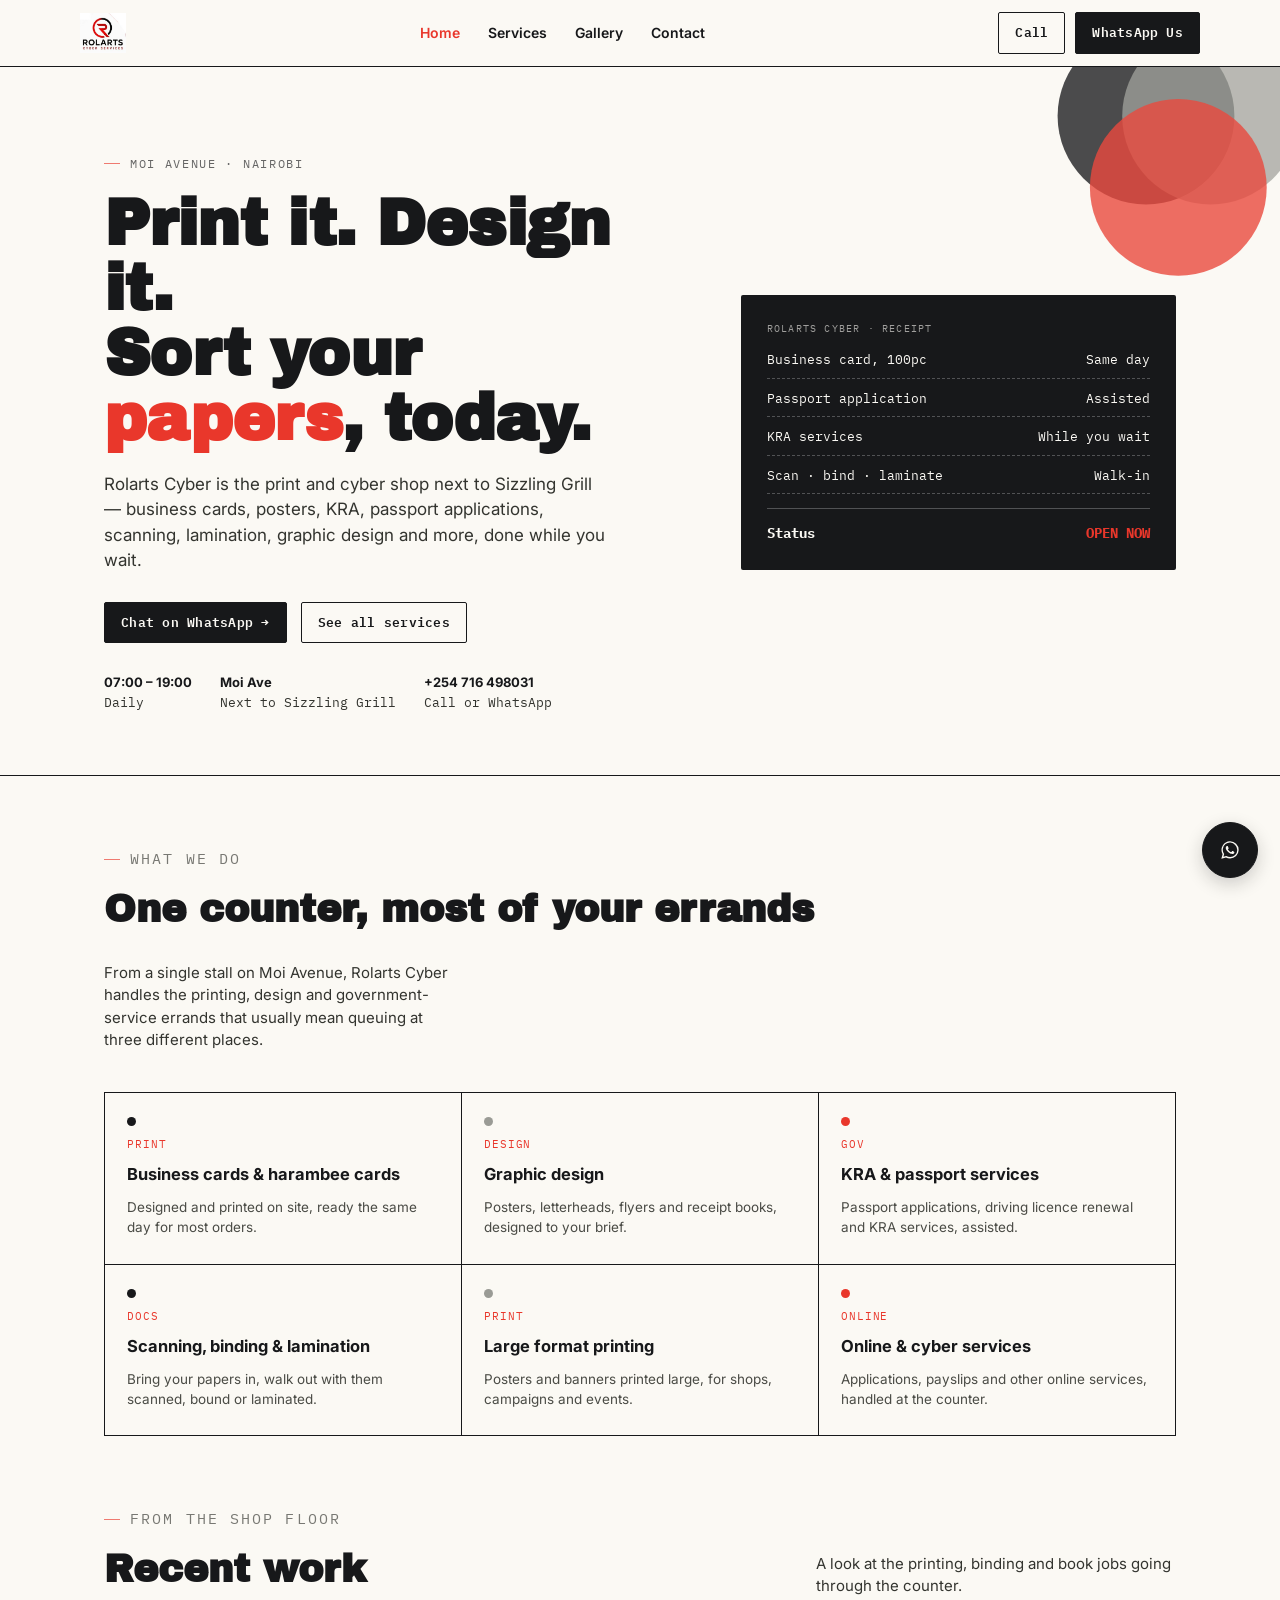
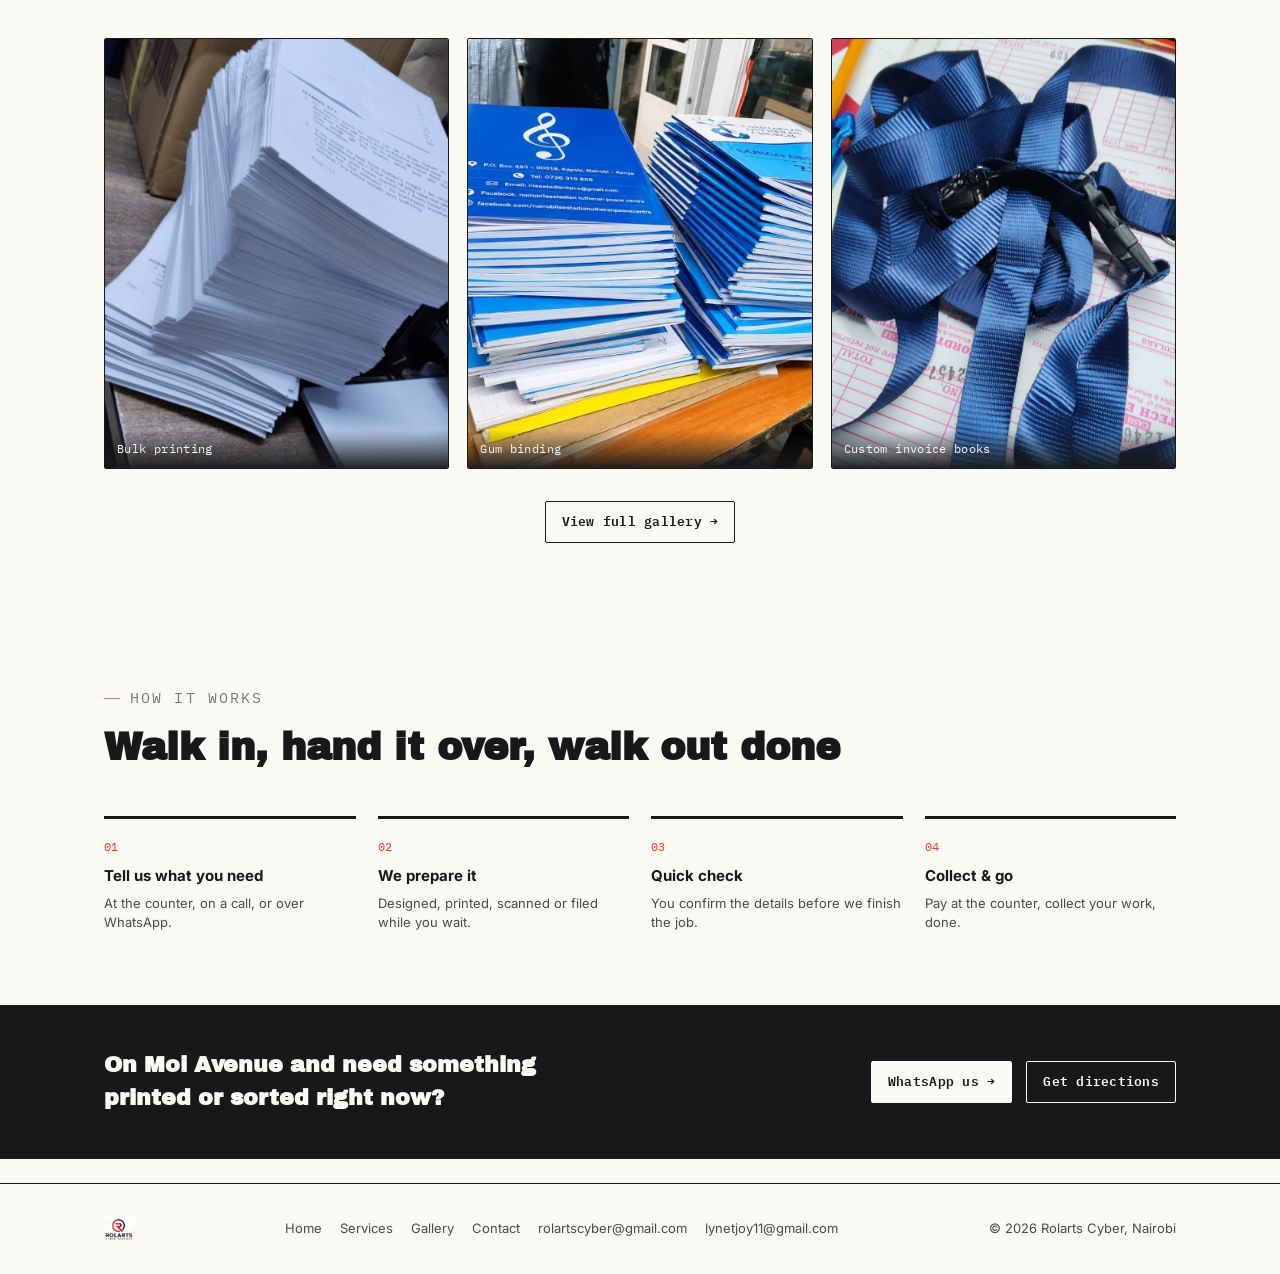
==== commit 5ee6dbfd: "New logo, red/black palette, gallery additions, services flyer" ====
--- a/index.html
+++ b/index.html
@@ -31,8 +31,8 @@
 
 <section class="hero">
   <svg class="hero-dots" viewBox="0 0 200 200" aria-hidden="true">
-    <circle cx="80" cy="70" r="52" fill="#FFC72C" opacity="0.85"/>
-    <circle cx="118" cy="70" r="52" fill="#17B8C4" opacity="0.75"/>
+    <circle cx="80" cy="70" r="52" fill="#17181A" opacity="0.85"/>
+    <circle cx="118" cy="70" r="52" fill="#9A9B95" opacity="0.75"/>
     <circle cx="99" cy="112" r="52" fill="#E9372B" opacity="0.8"/>
   </svg>
   <div class="container hero-inner">
--- a/style.css
+++ b/style.css
@@ -1,7 +1,11 @@
 /* ============================================
    ROLARTS CYBER — design tokens
    Palette pulled straight from the client's own
-   logo mark: printer-toner yellow, cyan, red.
+   logo mark: red, black and white. --yellow and
+   --teal are kept as variable names for the
+   service-group dots but now hold neutral black/
+   grey tones instead of colour, so red stays the
+   one accent colour across the whole site.
    Type: a blocky grotesk for headings (echoes the
    wordmark), a plain body face, and a monospace
    "receipt printer" face for tags/labels — this is
@@ -9,8 +13,8 @@
    ============================================ */
 
 :root{
-  --yellow: #FFC72C;
-  --teal:   #17B8C4;
+  --yellow: #17181A;
+  --teal:   #9A9B95;
   --red:    #E9372B;
   --ink:    #17181A;
   --paper:  #FBF9F4;
@@ -116,7 +120,7 @@
   padding: 4px 0;
 }
 nav.links a.active{ color: var(--red); }
-nav.links a:hover{ color: var(--teal); }
+nav.links a:hover{ color: var(--red); }
 
 .nav-cta{
   display:flex;
@@ -147,7 +151,7 @@
   background: transparent;
   color: var(--ink);
 }
-.btn-outline:hover{ background: var(--yellow); }
+.btn-outline:hover{ background: var(--red); color: var(--paper); border-color: var(--red); }
 
 .menu-toggle{
   display:none;
@@ -249,7 +253,7 @@
   font-size:14px;
   font-weight:700;
 }
-.hero-card .total span:last-child{ color: var(--yellow); }
+.hero-card .total span:last-child{ color: var(--red); }
 
 /* ---------- section shell ---------- */
 section{ padding: 72px 0; }
@@ -313,6 +317,24 @@
 .dot-teal{ background: var(--teal); }
 .dot-red{ background: var(--red); }
 
+/* ---------- services flyer ---------- */
+.svc-flyer{
+  display:block;
+  max-width: 420px;
+  margin: 0 auto;
+  border: 1.5px solid var(--ink);
+  border-radius: var(--radius);
+  overflow: hidden;
+  box-shadow: 0 6px 18px #17181a33;
+}
+.svc-flyer img{
+  width:100%;
+  height:auto;
+  display:block;
+  transition: transform .35s ease;
+}
+.svc-flyer:hover img{ transform: scale(1.03); }
+
 /* ---------- gallery ---------- */
 .gallery-grid{
   display:grid;
@@ -369,7 +391,7 @@
   font-size: 22px;
   max-width: 30ch;
 }
-.band .btn-primary{ background: var(--yellow); color: var(--ink); border-color: var(--yellow); }
+.band .btn-primary{ background: var(--paper); color: var(--ink); border-color: var(--paper); }
 .band .btn-primary:hover{ background: var(--red); color: var(--paper); border-color: var(--red); }
 
 /* ---------- steps (process) ---------- */
@@ -421,7 +443,7 @@
 }
 .info-row h4{ font-size:14px; margin-bottom:4px; }
 .info-row p, .info-row a{ font-size: 14px; color:#33342f; }
-.info-row a:hover{ color: var(--teal); }
+.info-row a:hover{ color: var(--red); }
 
 .map-frame{
   border: 1.5px solid var(--ink);
@@ -474,7 +496,7 @@
   box-shadow: 0 6px 18px #17181a33;
   transition: transform .15s ease, background .15s ease;
 }
-.wa-float:hover{ background: var(--teal); transform: scale(1.06); }
+.wa-float:hover{ background: var(--red); transform: scale(1.06); }
 
 /* ---------- page hero (inner pages) ---------- */
 .page-hero{
